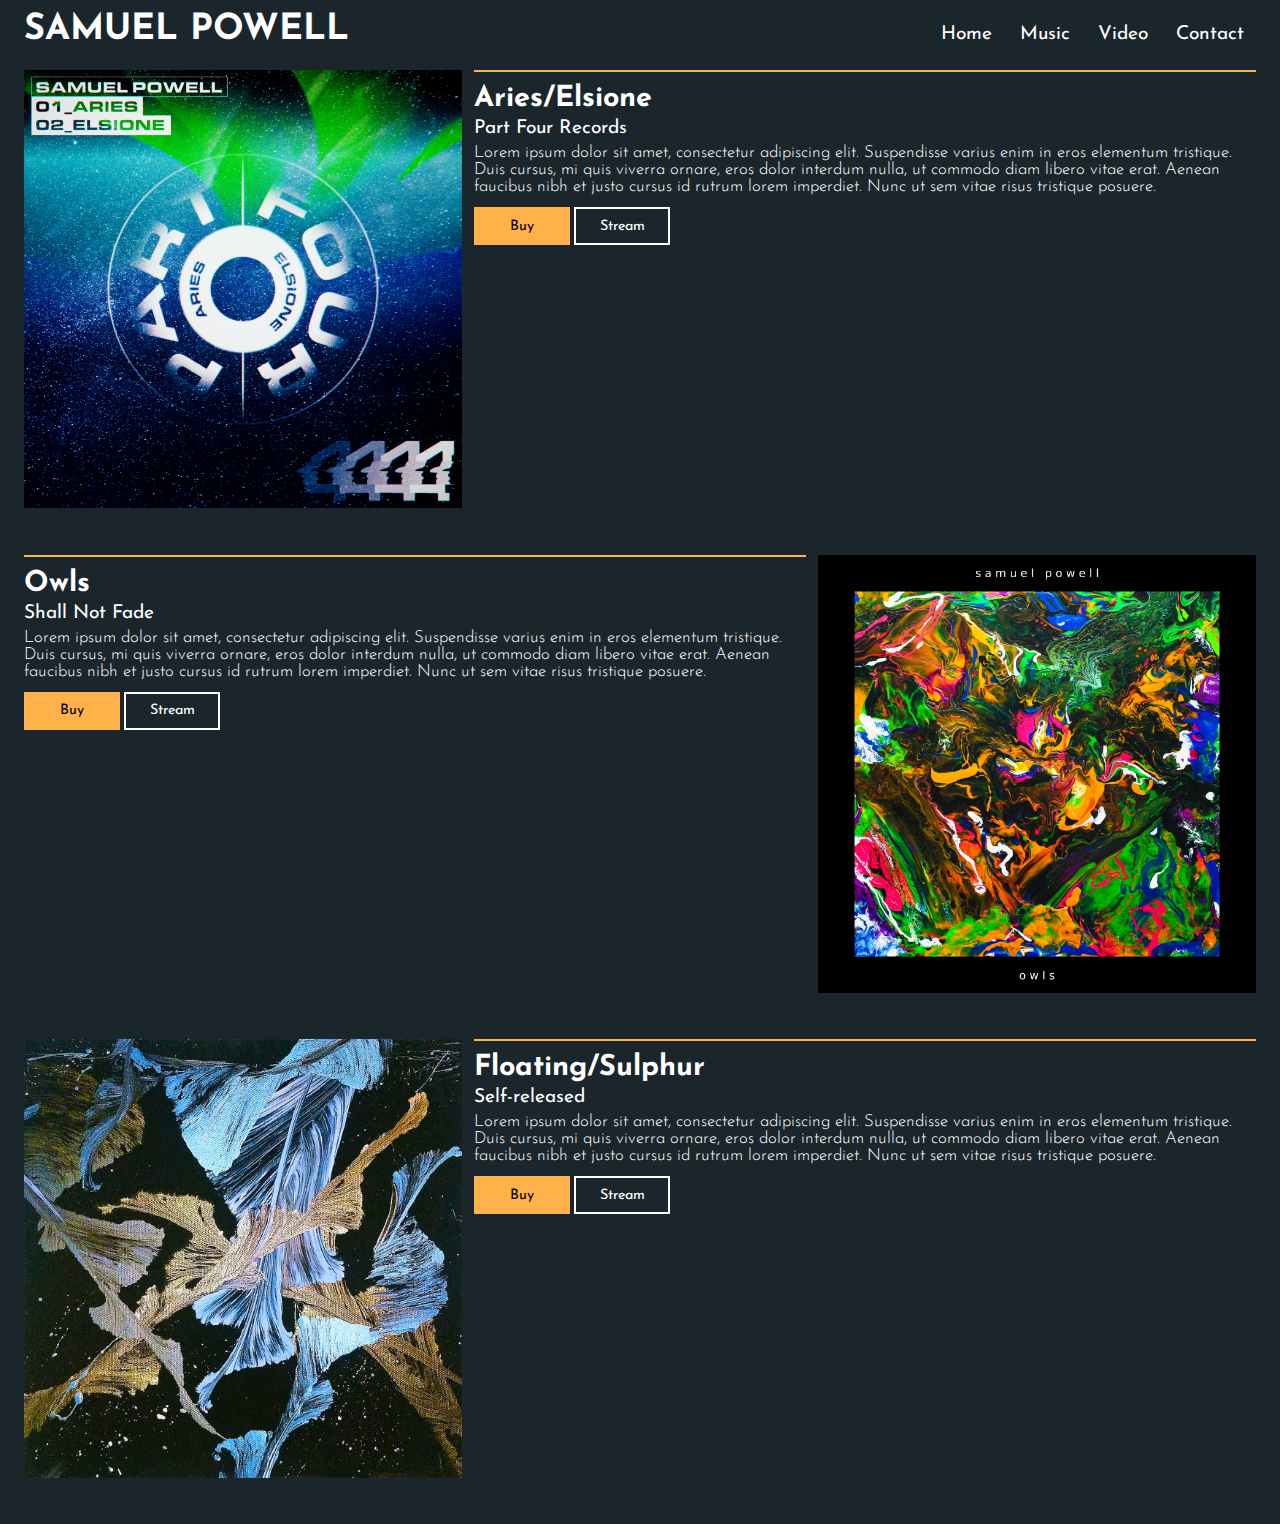
==== music.html @ 8eafeeab "Added colour variables, made the music page tablet-friendly." ====
<!DOCTYPE html>
<html lang="en">
<head>
    <meta charset="UTF-8">
    <meta http-equiv="X-UA-Compatible" content="IE=edge">
    <meta name="viewport" content="width=device-width, initial-scale=1.0">
    <title>Samuel Powell Music</title>
    <link rel="stylesheet" href="css/music-style.css">
    <link rel="preconnect" href="https://fonts.googleapis.com">
    <link rel="preconnect" href="https://fonts.gstatic.com" crossorigin>
    <link href="https://fonts.googleapis.com/css2?family=Josefin+Sans:wght@100;200;300;400;500;600&display=swap" rel="stylesheet">
</head>
<body>
    <div class="music-page-container">
        <div class="desktop-nav">
            <h1><a href="index.html">Samuel Powell</a></h1>
            <ul class="desktop-nav-list">
                <li><a href="index.html">Home</a></li>
                <li><a href="#">Music</a></li>
                <li><a href="">Video</a></li>
                <li><a href="">Contact</a></li>
            </ul>
        </div>

        <div class="release-block">
            <div class="artwork-container">
                <a href=""><img class="aries-artwork" src="assets/aries.jpg" alt="A circular white logo for Part Four Records is at the centre of the image. The background is blue with hundreds of small stars, and there is a green Aurora Borealis at the top. In the top left is the artist's name, Samuel Powell, and the names of the songs, Aries and Elsione"></a>
            </div>
            <div class="about-release-block">
                <h2>Aries/Elsione</h2>
                <h3>Part Four Records</h3>
                <p>Lorem ipsum dolor sit amet, consectetur adipiscing elit. Suspendisse varius enim in eros elementum tristique. Duis cursus, mi quis viverra ornare, eros dolor interdum nulla, ut commodo diam libero vitae erat. Aenean faucibus nibh et justo cursus id rutrum lorem imperdiet. Nunc ut sem vitae risus tristique posuere.</p>
                <div class="buttons-container">
                    <button class="button-1">Buy</button>
                    <button class="button-2">Stream</button>
                </div>
            </div>
        </div>

        <div class="release-block release-block-reverse">
            <div class="artwork-container">
                <a href=""><img class="owls-artwork" src="assets/owls.jpg" alt="A black border surronds an acryllic painting composed of abstract splashes of red, yellow, green and black."></a>
            </div>
            <div class="about-release-block">
                <h2>Owls</h2>
                <h3>Shall Not Fade</h3>
                <p>Lorem ipsum dolor sit amet, consectetur adipiscing elit. Suspendisse varius enim in eros elementum tristique. Duis cursus, mi quis viverra ornare, eros dolor interdum nulla, ut commodo diam libero vitae erat. Aenean faucibus nibh et justo cursus id rutrum lorem imperdiet. Nunc ut sem vitae risus tristique posuere.</p>
                <div class="buttons-container">
                    <button class="button-1">Buy</button>
                    <button class="button-2">Stream</button>
                </div>
            </div>
        </div>

        <div class="release-block">
            <div class="artwork-container">
                <a href=""><img class="floating-artwork" src="assets/floating.jpeg" alt="On a black background, there are blue, gold and white swirls and dashes making their way up an acryllic painting."></a>
            </div>
            <div class="about-release-block">
                <div class="about-release-info">
                    <h2>Floating/Sulphur</h2>
                    <h3>Self-released</h3>
                    <p>Lorem ipsum dolor sit amet, consectetur adipiscing elit. Suspendisse varius enim in eros elementum tristique. Duis cursus, mi quis viverra ornare, eros dolor interdum nulla, ut commodo diam libero vitae erat. Aenean faucibus nibh et justo cursus id rutrum lorem imperdiet. Nunc ut sem vitae risus tristique posuere.</p>
                </div>
                <div class="buttons-container">
                    <button class="button-1">Buy</button>
                    <button class="button-2">Stream</button>
                </div>
            </div>
        </div>
    </div>

    <nav class="fixed-nav">
        <ul>
            <li><a href="index.html">Home</a></li>
            <li><a href="#">Music</a></li>
            <li><a href="">Video</a></li>
            <li><a href="">Contact</a></li>
        </ul>
    </nav>
</body>
</html>
---- css/music-style.css ----
/* Reset and General Styling */

* {
    margin: 0;
    padding: 0;
    box-sizing: border-box;
}

:root {
    --black: #1B262C;
    --white: #fff;
    --orange: #FFB249;
    --silver: #D9D9D9;
}

html, body {
    height: 100%;
    font-family: 'Josefin Sans', sans-serif;
    font-size: 12px;
    background-color: var(--black);
}

a {
    text-decoration: none;
}

.music-page-container {
    background-color: var(--black);
    padding: 1rem 1rem 3rem 1rem;
}

/* Logo and Nav */

h1 {
    text-align: center;
}

h1 a {
    text-transform: uppercase;
    color: var(--white);
    font-size: 2.4rem;
}

.desktop-nav-list {
    display: none;
}

.fixed-nav {
    background-color: var(--orange);
    text-align: center;
    position: fixed;
    top: auto;
    right: 0;
    bottom: 0;
    left: 0;
    padding: 0.5rem;
}

ul {
    list-style: none;
}

li {
    display: inline-block;
    margin: 0 6px;
}

li a {
    font-size: 1.4rem;
    color: var(--black);
}

/* Main */

.release-block {
    width: 80%;
    margin: auto;
    display: flex;
    flex-direction: column;
    justify-content: space-around;
    align-items: center;
    margin-bottom: 1.6rem;
}

.artwork-container {
    width: 100%;
}

img {
    width: 100%;
}

.about-release-block {
    margin-top: 0.5rem;
    border-top: 2px solid var(--orange);
}

h2 {
    margin-top: 1rem;
    color: var(--white);
}

h3, p {
    margin-top: 0.5rem;
    color: var(--white);
}

h3 {
    font-weight: 400;
}

p {
    font-weight: 300;
}

.buttons-container {
    margin-top: 0.6rem;
}

button {
    font-family: 'Josefin Sans', sans-serif;
    padding: 0.5rem;
    width: 6rem;
}

.button-1 {
    background-color: var(--orange);
    border: var(--orange) 2px solid;
}

.button-2 {
    background-color: rgba(255, 255, 255, 0);
    border: var(--white) 2px solid;
    color: var(--white);
}

/* Tablet */

@media (min-width: 600px) {

    .release-block {
        width: 60%;
    }
}


/* Desktop */

@media (min-width: 800px) {

    /* General */

    .music-page-container {
        padding-bottom: 1rem;
    }

    /* Logo and Nav */

    .fixed-nav {
        display: none;
    }

    .desktop-nav {
        display: flex;
        justify-content: space-between;
        align-items: baseline;
        padding: 0rem 1rem;
    }

    .desktop-nav-list {
        display: block;
    }

    h1 a {
        font-size: 3rem;
    }

    li {
        margin: 1rem;
    }

    li::after {
        content: '';
        height: 2px;
        margin: auto;
        display: block;
        background-color: var(--orange);
        width: 0%;
        transition: 0.1s;
    }

    li:hover::after {
        width: 100%;
    }

    li a {
        color: var(--white);
        font-size: 1.6rem;
    }

    /* Main */

    .release-block {
        width: 100%;
        flex-direction: row;
        align-items: flex-start;
        gap: 1rem;
        padding: 1rem;
    }

    .release-block-reverse {
        flex-direction: row-reverse;
    }

    .about-release-block {
        height: 100%;
        margin-top: 0;
        display: flex;
        flex-direction: column;
        justify-content: space-between;
    }

    h2 {
        font-size: 2.4rem;
    }

    h3 {
        font-size: 1.6rem;
        font-weight: 400;
    }

    p {
        font-size: 1.4rem;
    }

    .buttons-container {
        margin-top: 1rem;
    }

    button {
        padding: 0.8rem;
        width: 8rem;
        font-size: 1.2rem;
    }

    button:hover {
        border: var(--white) 2px solid;
        background-color: var(--white);
        color: var(--black);
    }

}
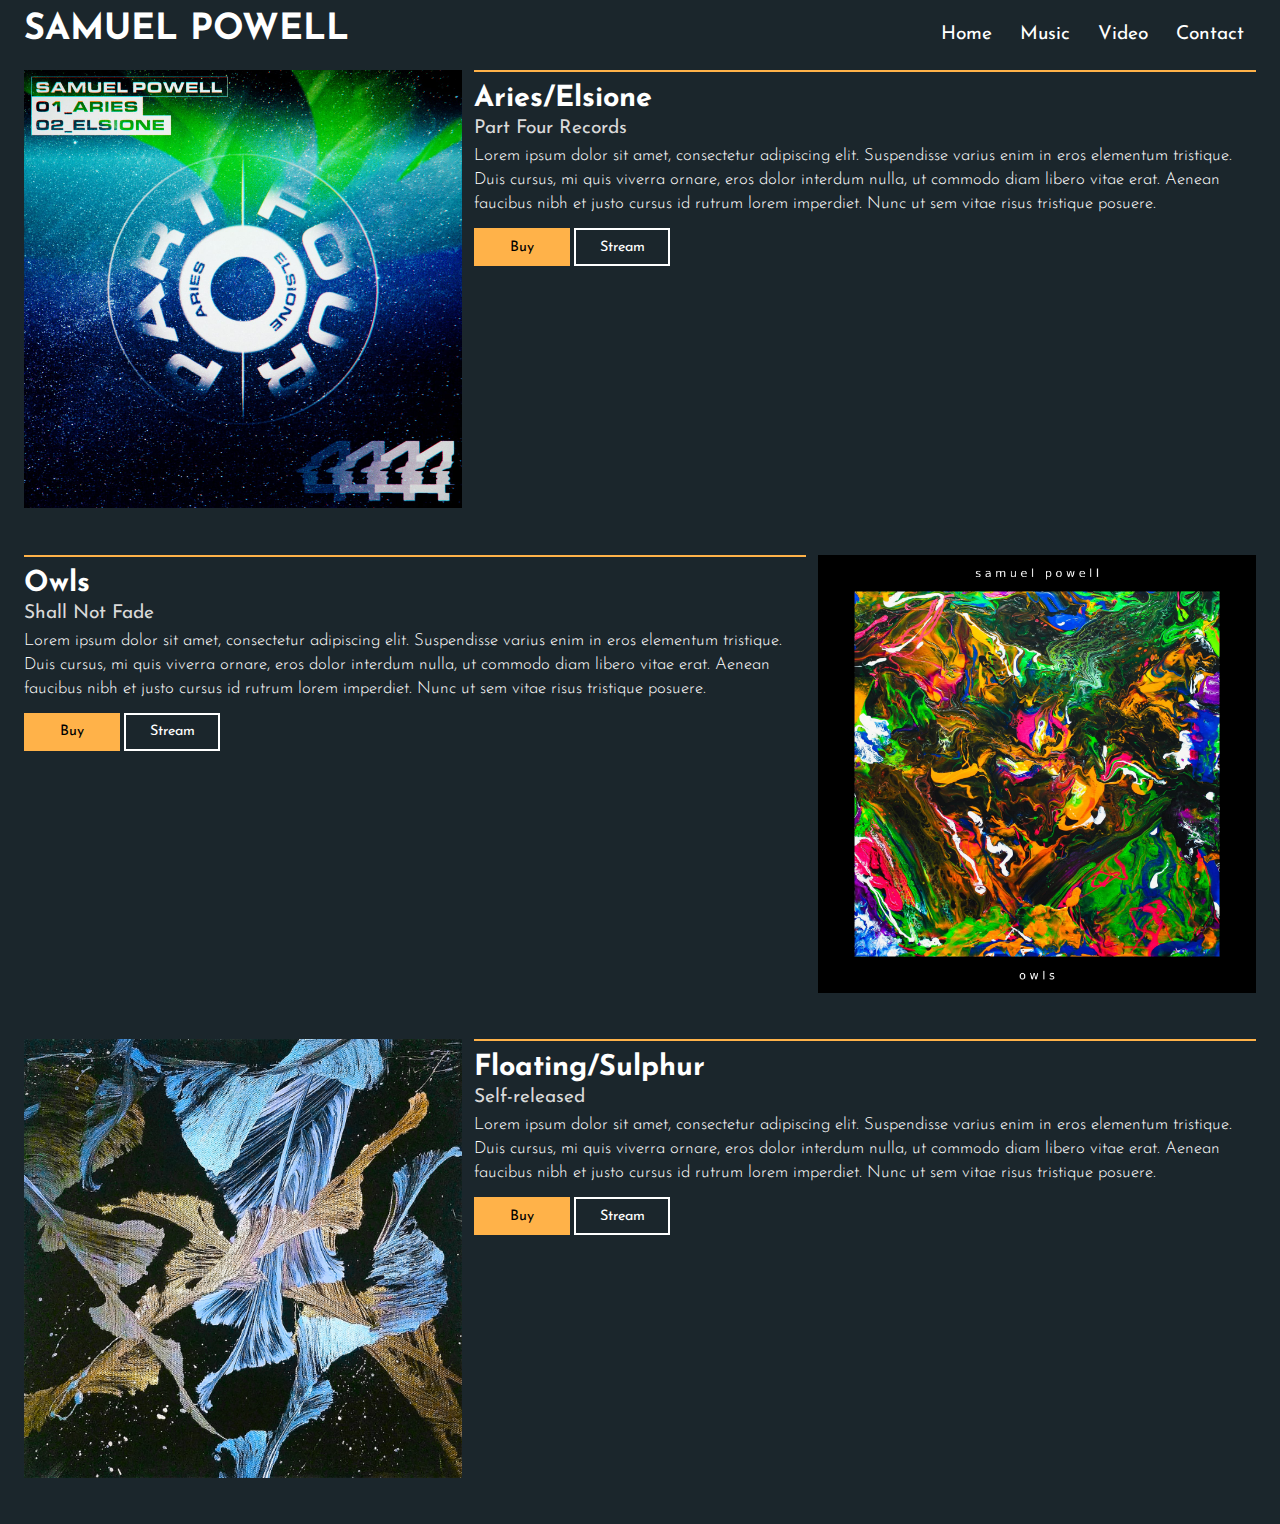
==== commit 97454c42: "Fixed button-linking issue" ====
--- a/music.html
+++ b/music.html
@@ -31,8 +31,8 @@
                 <h3>Part Four Records</h3>
                 <p>Lorem ipsum dolor sit amet, consectetur adipiscing elit. Suspendisse varius enim in eros elementum tristique. Duis cursus, mi quis viverra ornare, eros dolor interdum nulla, ut commodo diam libero vitae erat. Aenean faucibus nibh et justo cursus id rutrum lorem imperdiet. Nunc ut sem vitae risus tristique posuere.</p>
                 <div class="buttons-container">
-                    <button class="button-1">Buy</button>
-                    <button class="button-2">Stream</button>
+                    <a href="https://fawscauwf.bandcamp.com/album/aries-elsione" target="_blank"><button class="button-1">Buy</button></a>
+                    <a href="https://open.spotify.com/album/0mzYDoHpf8TcKdZ1DhJwTH?si=ZYLFLznYQqe0kHczw-6lgg" target="_blank"><button class="button-2">Stream</button></a>
                 </div>
             </div>
         </div>
@@ -46,8 +46,8 @@
                 <h3>Shall Not Fade</h3>
                 <p>Lorem ipsum dolor sit amet, consectetur adipiscing elit. Suspendisse varius enim in eros elementum tristique. Duis cursus, mi quis viverra ornare, eros dolor interdum nulla, ut commodo diam libero vitae erat. Aenean faucibus nibh et justo cursus id rutrum lorem imperdiet. Nunc ut sem vitae risus tristique posuere.</p>
                 <div class="buttons-container">
-                    <button class="button-1">Buy</button>
-                    <button class="button-2">Stream</button>
+                    <a href="https://shallnotfade.co.uk/album/owls-ep" target="_blank"><button class="button-1">Buy</button></a>
+                    <a href="https://open.spotify.com/album/4y9qF03bF30CXAK0qwzoLI?si=1fjoUJ1sS-KRaljM6vgO-A" target="_blank"><button class="button-2">Stream</button></a>
                 </div>
             </div>
         </div>
@@ -63,8 +63,8 @@
                     <p>Lorem ipsum dolor sit amet, consectetur adipiscing elit. Suspendisse varius enim in eros elementum tristique. Duis cursus, mi quis viverra ornare, eros dolor interdum nulla, ut commodo diam libero vitae erat. Aenean faucibus nibh et justo cursus id rutrum lorem imperdiet. Nunc ut sem vitae risus tristique posuere.</p>
                 </div>
                 <div class="buttons-container">
-                    <button class="button-1">Buy</button>
-                    <button class="button-2">Stream</button>
+                    <a href="https://fawscauwf.bandcamp.com/album/floating-sulphur" target="_blank"><button class="button-1">Buy</button></a>
+                    <a href="https://open.spotify.com/album/0pWOOOopVZflwErsDa7lXF?si=OL4_W_mNRimf89zMduRJ9g" target="_blank"><button class="button-2">Stream</button></a>
                 </div>
             </div>
         </div>
--- a/css/music-style.css
+++ b/css/music-style.css
@@ -102,15 +102,17 @@
 
 h3, p {
     margin-top: 0.5rem;
-    color: var(--white);
 }
 
 h3 {
     font-weight: 400;
+    color: var(--silver);
 }
 
 p {
     font-weight: 300;
+    color: var(--white);
+    line-height: 1.4rem;
 }
 
 .buttons-container {
@@ -231,6 +233,7 @@
 
     p {
         font-size: 1.4rem;
+        line-height: 2rem;
     }
 
     .buttons-container {
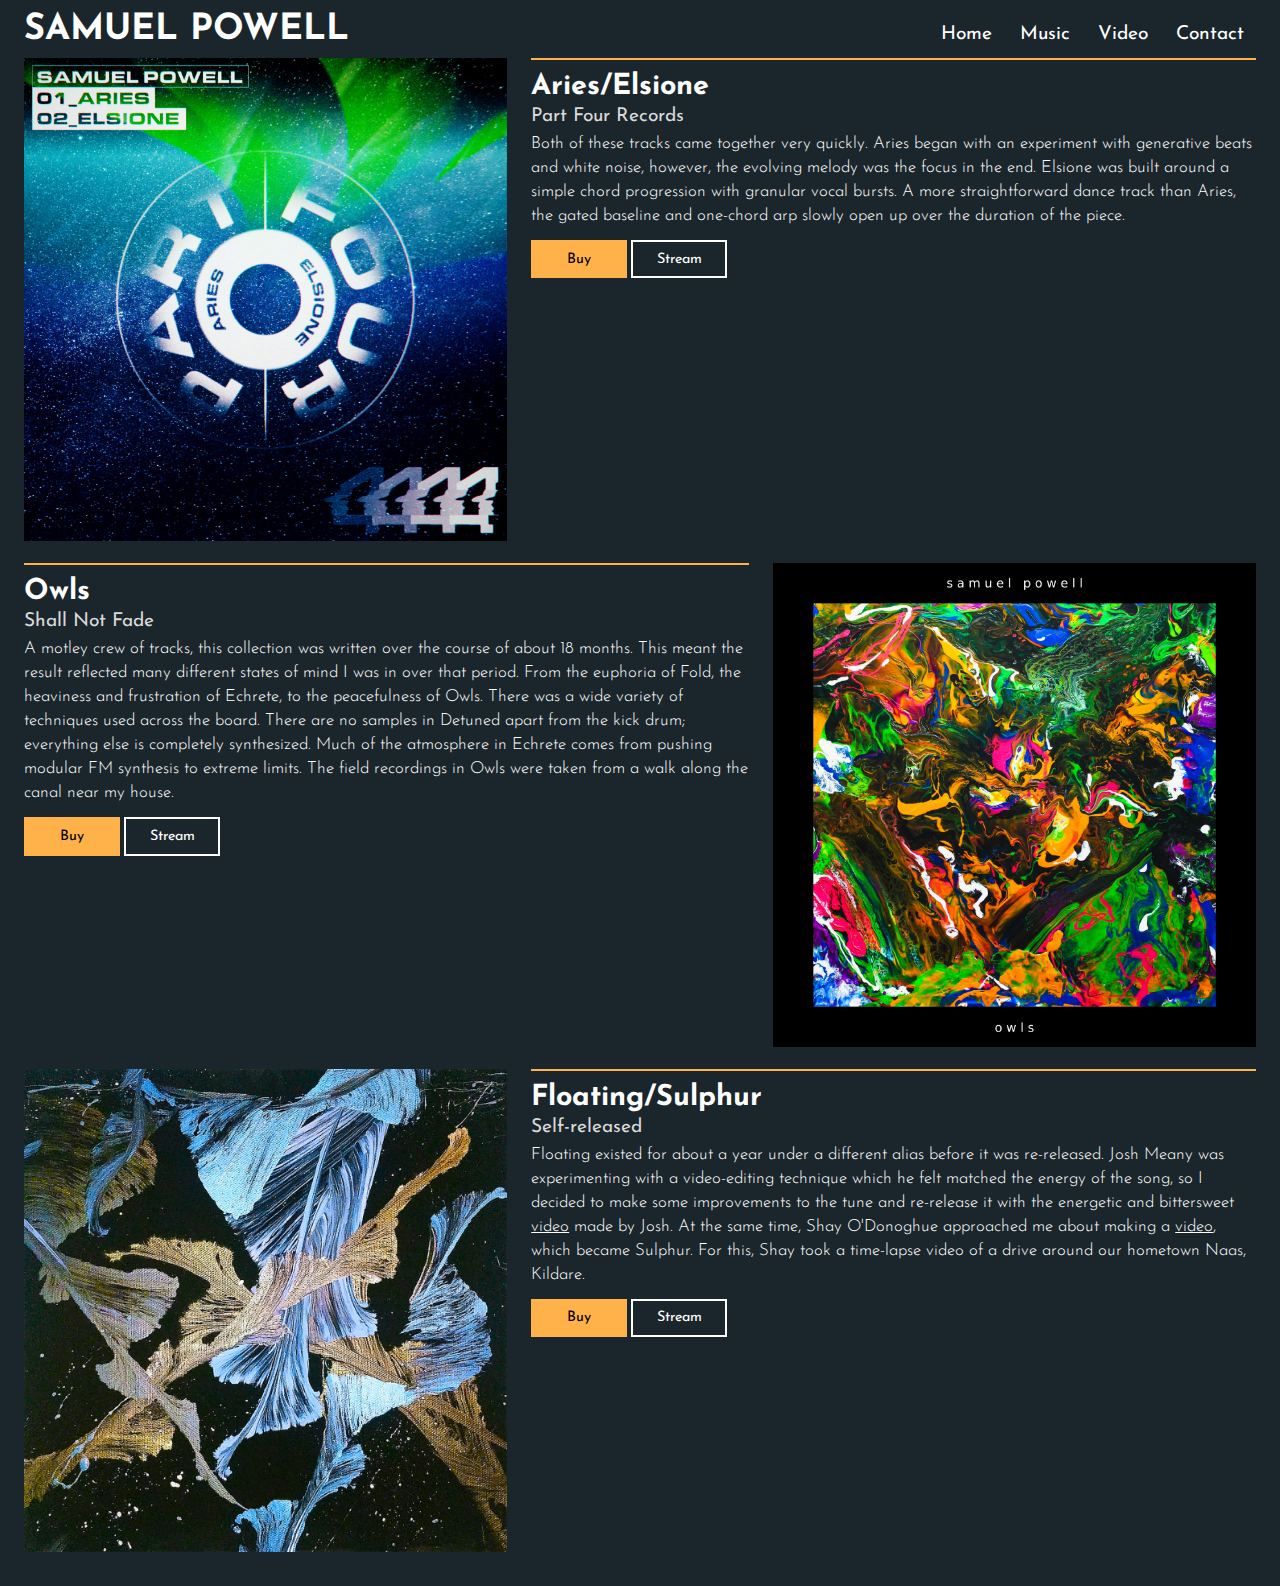
==== commit e0d5538e: "Finished(?)" ====
--- a/music.html
+++ b/music.html
@@ -1,5 +1,6 @@
 <!DOCTYPE html>
 <html lang="en">
+
 <head>
     <meta charset="UTF-8">
     <meta http-equiv="X-UA-Compatible" content="IE=edge">
@@ -8,63 +9,94 @@
     <link rel="stylesheet" href="css/music-style.css">
     <link rel="preconnect" href="https://fonts.googleapis.com">
     <link rel="preconnect" href="https://fonts.gstatic.com" crossorigin>
-    <link href="https://fonts.googleapis.com/css2?family=Josefin+Sans:wght@100;200;300;400;500;600&display=swap" rel="stylesheet">
+    <link href="https://fonts.googleapis.com/css2?family=Josefin+Sans:wght@100;200;300;400;500;600&display=swap"
+        rel="stylesheet">
+    <link rel="shortcut icon" href="favicon.ico" type="image/x-icon">
+    <link rel="icon" href="favicon.ico" type="image/x-icon">
 </head>
+
 <body>
     <div class="music-page-container">
         <div class="desktop-nav">
             <h1><a href="index.html">Samuel Powell</a></h1>
             <ul class="desktop-nav-list">
                 <li><a href="index.html">Home</a></li>
-                <li><a href="#">Music</a></li>
-                <li><a href="">Video</a></li>
-                <li><a href="">Contact</a></li>
+                <li><a href="">Music</a></li>
+                <li><a href="video.html">Video</a></li>
+                <li><a href="contact.html">Contact</a></li>
             </ul>
         </div>
 
         <div class="release-block">
             <div class="artwork-container">
-                <a href=""><img class="aries-artwork" src="assets/aries.jpg" alt="A circular white logo for Part Four Records is at the centre of the image. The background is blue with hundreds of small stars, and there is a green Aurora Borealis at the top. In the top left is the artist's name, Samuel Powell, and the names of the songs, Aries and Elsione"></a>
+                <a href=""><img class="aries-artwork" src="assets/aries.jpg"
+                        alt="A circular white logo for Part Four Records is at the centre of the image. The background is blue with hundreds of small stars, and there is a green Aurora Borealis at the top. In the top left is the artist's name, Samuel Powell, and the names of the songs, Aries and Elsione"></a>
             </div>
             <div class="about-release-block">
                 <h2>Aries/Elsione</h2>
                 <h3>Part Four Records</h3>
-                <p>Lorem ipsum dolor sit amet, consectetur adipiscing elit. Suspendisse varius enim in eros elementum tristique. Duis cursus, mi quis viverra ornare, eros dolor interdum nulla, ut commodo diam libero vitae erat. Aenean faucibus nibh et justo cursus id rutrum lorem imperdiet. Nunc ut sem vitae risus tristique posuere.</p>
+                <p>Both of these tracks came together very quickly. Aries began with an experiment with generative beats
+                    and white noise, however, the evolving melody was the focus in the end. Elsione was built around a
+                    simple chord progression with granular vocal bursts. A more straightforward dance track than Aries,
+                    the gated baseline and one-chord arp slowly open up over the duration of the piece. </p>
                 <div class="buttons-container">
-                    <a href="https://fawscauwf.bandcamp.com/album/aries-elsione" target="_blank"><button class="button-1">Buy</button></a>
-                    <a href="https://open.spotify.com/album/0mzYDoHpf8TcKdZ1DhJwTH?si=ZYLFLznYQqe0kHczw-6lgg" target="_blank"><button class="button-2">Stream</button></a>
+                    <a href="https://fawscauwf.bandcamp.com/album/aries-elsione" target="_blank"><button
+                            class="button-1">Buy</button></a>
+                    <a href="https://open.spotify.com/album/0mzYDoHpf8TcKdZ1DhJwTH?si=ZYLFLznYQqe0kHczw-6lgg"
+                        target="_blank"><button class="button-2">Stream</button></a>
                 </div>
             </div>
         </div>
 
         <div class="release-block release-block-reverse">
             <div class="artwork-container">
-                <a href=""><img class="owls-artwork" src="assets/owls.jpg" alt="A black border surronds an acryllic painting composed of abstract splashes of red, yellow, green and black."></a>
+                <a href=""><img class="owls-artwork" src="assets/owls.jpg"
+                        alt="A black border surronds an acryllic painting composed of abstract splashes of red, yellow, green and black."></a>
             </div>
             <div class="about-release-block">
                 <h2>Owls</h2>
                 <h3>Shall Not Fade</h3>
-                <p>Lorem ipsum dolor sit amet, consectetur adipiscing elit. Suspendisse varius enim in eros elementum tristique. Duis cursus, mi quis viverra ornare, eros dolor interdum nulla, ut commodo diam libero vitae erat. Aenean faucibus nibh et justo cursus id rutrum lorem imperdiet. Nunc ut sem vitae risus tristique posuere.</p>
+                <p>A motley crew of tracks, this collection was written over the course of about 18 months. This meant
+                    the result reflected many different states of mind I was in over that period. From the euphoria of
+                    Fold, the heaviness and frustration of Echrete, to the peacefulness of Owls. There was a wide
+                    variety of techniques used across the board. There are no samples in Detuned apart from the kick
+                    drum; everything else is completely synthesized. Much of the atmosphere in Echrete comes from
+                    pushing modular FM synthesis to extreme limits. The field recordings in Owls were taken from a walk
+                    along the canal near my house.</p>
                 <div class="buttons-container">
-                    <a href="https://shallnotfade.co.uk/album/owls-ep" target="_blank"><button class="button-1">Buy</button></a>
-                    <a href="https://open.spotify.com/album/4y9qF03bF30CXAK0qwzoLI?si=1fjoUJ1sS-KRaljM6vgO-A" target="_blank"><button class="button-2">Stream</button></a>
+                    <a href="https://shallnotfade.co.uk/album/owls-ep" target="_blank"><button
+                            class="button-1">Buy</button></a>
+                    <a href="https://open.spotify.com/album/4y9qF03bF30CXAK0qwzoLI?si=1fjoUJ1sS-KRaljM6vgO-A"
+                        target="_blank"><button class="button-2">Stream</button></a>
                 </div>
             </div>
         </div>
 
         <div class="release-block">
             <div class="artwork-container">
-                <a href=""><img class="floating-artwork" src="assets/floating.jpeg" alt="On a black background, there are blue, gold and white swirls and dashes making their way up an acryllic painting."></a>
+                <a href=""><img class="floating-artwork" src="assets/floating.jpeg"
+                        alt="On a black background, there are blue, gold and white swirls and dashes making their way up an acryllic painting."></a>
             </div>
             <div class="about-release-block">
                 <div class="about-release-info">
                     <h2>Floating/Sulphur</h2>
                     <h3>Self-released</h3>
-                    <p>Lorem ipsum dolor sit amet, consectetur adipiscing elit. Suspendisse varius enim in eros elementum tristique. Duis cursus, mi quis viverra ornare, eros dolor interdum nulla, ut commodo diam libero vitae erat. Aenean faucibus nibh et justo cursus id rutrum lorem imperdiet. Nunc ut sem vitae risus tristique posuere.</p>
+                    <p>Floating existed for about a year under a different alias before it was re-released. Josh Meany
+                        was experimenting with a video-editing technique which he felt matched the energy of the song,
+                        so I decided to make some improvements to the tune and re-release it with the energetic and
+                        bittersweet <a href="https://www.youtube.com/watch?v=L0A1RGIe40Q" target="_blank">video</a> made
+                        by Josh. At the same time, Shay O'Donoghue approached me
+                        about making a
+                        <a href="https://www.youtube.com/watch?v=NiIOlcktrXQ&t=97s">video</a>, which became Sulphur. For
+                        this, Shay took a time-lapse video of a drive around our
+                        hometown Naas, Kildare.
+                    </p>
                 </div>
                 <div class="buttons-container">
-                    <a href="https://fawscauwf.bandcamp.com/album/floating-sulphur" target="_blank"><button class="button-1">Buy</button></a>
-                    <a href="https://open.spotify.com/album/0pWOOOopVZflwErsDa7lXF?si=OL4_W_mNRimf89zMduRJ9g" target="_blank"><button class="button-2">Stream</button></a>
+                    <a href="https://fawscauwf.bandcamp.com/album/floating-sulphur" target="_blank"><button
+                            class="button-1">Buy</button></a>
+                    <a href="https://open.spotify.com/album/0pWOOOopVZflwErsDa7lXF?si=OL4_W_mNRimf89zMduRJ9g"
+                        target="_blank"><button class="button-2">Stream</button></a>
                 </div>
             </div>
         </div>
@@ -73,10 +105,11 @@
     <nav class="fixed-nav">
         <ul>
             <li><a href="index.html">Home</a></li>
-            <li><a href="#">Music</a></li>
-            <li><a href="">Video</a></li>
-            <li><a href="">Contact</a></li>
+            <li><a href="">Music</a></li>
+            <li><a href="video.html">Video</a></li>
+            <li><a href="contact.html">Contact</a></li>
         </ul>
     </nav>
 </body>
+
 </html>--- a/css/music-style.css
+++ b/css/music-style.css
@@ -13,7 +13,8 @@
     --silver: #D9D9D9;
 }
 
-html, body {
+html,
+body {
     height: 100%;
     font-family: 'Josefin Sans', sans-serif;
     font-size: 12px;
@@ -95,12 +96,18 @@
     border-top: 2px solid var(--orange);
 }
 
+.about-release-block p a {
+    text-decoration: underline;
+    color: var(--white);
+}
+
 h2 {
     margin-top: 1rem;
     color: var(--white);
 }
 
-h3, p {
+h3,
+p {
     margin-top: 0.5rem;
 }
 
@@ -153,7 +160,7 @@
     /* General */
 
     .music-page-container {
-        padding-bottom: 1rem;
+        padding: 1rem 2rem 1rem 2rem;
     }
 
     /* Logo and Nav */
@@ -166,7 +173,7 @@
         display: flex;
         justify-content: space-between;
         align-items: baseline;
-        padding: 0rem 1rem;
+        padding: 0rem;
     }
 
     .desktop-nav-list {
@@ -206,16 +213,19 @@
         width: 100%;
         flex-direction: row;
         align-items: flex-start;
-        gap: 1rem;
-        padding: 1rem;
+        gap: 2rem;
     }
 
     .release-block-reverse {
         flex-direction: row-reverse;
     }
 
+    .artwork-container {
+        width: 40%;
+    }
+
     .about-release-block {
-        height: 100%;
+        width: 60%;
         margin-top: 0;
         display: flex;
         flex-direction: column;
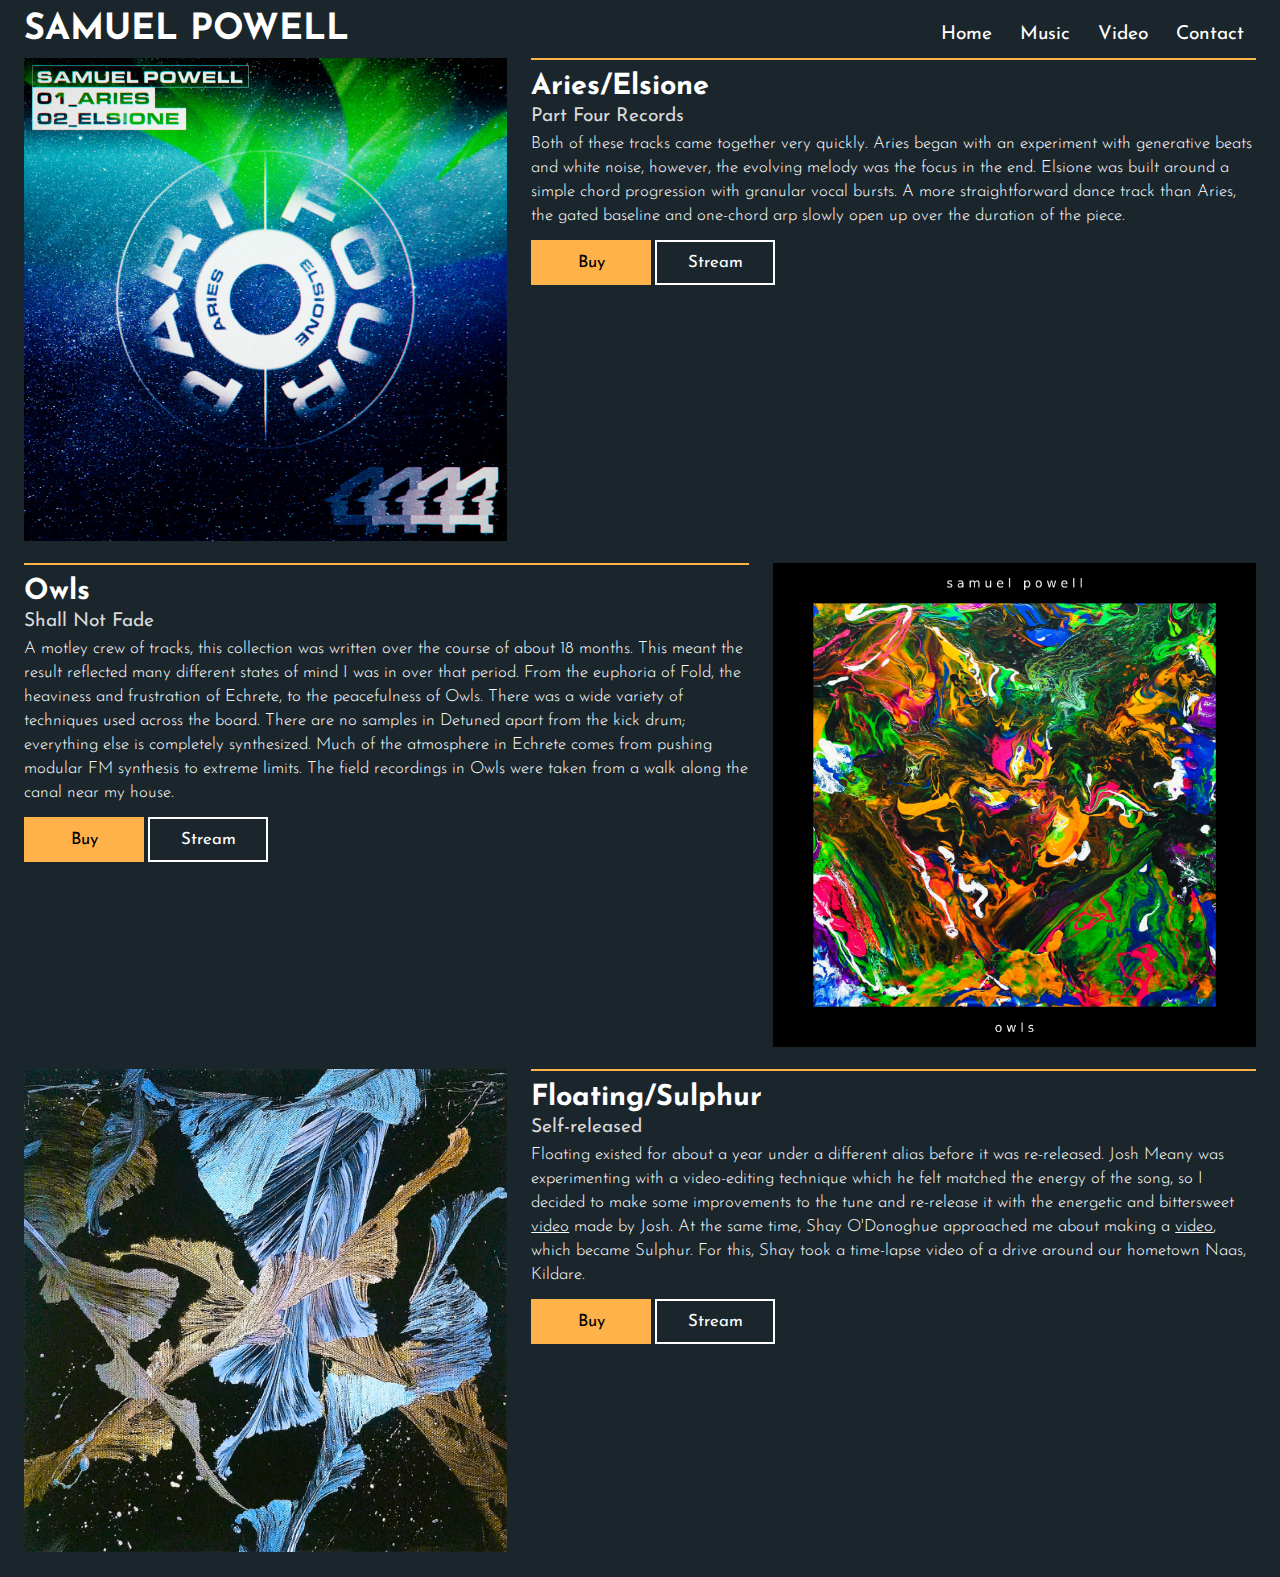
==== commit a405f9df: "Added active buttons for mobile on music page" ====
--- a/music.html
+++ b/music.html
@@ -29,7 +29,8 @@
 
         <div class="release-block">
             <div class="artwork-container">
-                <a href=""><img class="aries-artwork" src="assets/aries.jpg"
+                <a href="https://fawscauwf.bandcamp.com/album/aries-elsione" target="_blank"><img class="aries-artwork"
+                        src="assets/aries.jpg"
                         alt="A circular white logo for Part Four Records is at the centre of the image. The background is blue with hundreds of small stars, and there is a green Aurora Borealis at the top. In the top left is the artist's name, Samuel Powell, and the names of the songs, Aries and Elsione"></a>
             </div>
             <div class="about-release-block">
@@ -50,7 +51,8 @@
 
         <div class="release-block release-block-reverse">
             <div class="artwork-container">
-                <a href=""><img class="owls-artwork" src="assets/owls.jpg"
+                <a href="https://shallnotfade.co.uk/album/owls-ep" target="_blank"><img class="owls-artwork"
+                        src="assets/owls.jpg"
                         alt="A black border surronds an acryllic painting composed of abstract splashes of red, yellow, green and black."></a>
             </div>
             <div class="about-release-block">
@@ -72,9 +74,10 @@
             </div>
         </div>
 
-        <div class="release-block">
+        <div class="release-block last-release-block">
             <div class="artwork-container">
-                <a href=""><img class="floating-artwork" src="assets/floating.jpeg"
+                <a href="https://fawscauwf.bandcamp.com/album/floating-sulphur" target="_blank"><img
+                        class="floating-artwork" src="assets/floating.jpeg"
                         alt="On a black background, there are blue, gold and white swirls and dashes making their way up an acryllic painting."></a>
             </div>
             <div class="about-release-block">
--- a/css/music-style.css
+++ b/css/music-style.css
@@ -34,6 +34,7 @@
 
 h1 {
     text-align: center;
+    margin-bottom: 0.5rem;
 }
 
 h1 a {
@@ -54,7 +55,7 @@
     right: 0;
     bottom: 0;
     left: 0;
-    padding: 0.5rem;
+    padding: 1rem;
 }
 
 ul {
@@ -69,6 +70,10 @@
 li a {
     font-size: 1.4rem;
     color: var(--black);
+}
+
+.fixed-nav li a:active {
+    color: var(--white);
 }
 
 /* Main */
@@ -104,6 +109,7 @@
 h2 {
     margin-top: 1rem;
     color: var(--white);
+    font-size: 2rem;
 }
 
 h3,
@@ -114,12 +120,14 @@
 h3 {
     font-weight: 400;
     color: var(--silver);
+    font-size: 1.4rem;
 }
 
 p {
     font-weight: 300;
     color: var(--white);
-    line-height: 1.4rem;
+    line-height: 1.6rem;
+    font-size: 1.2rem;
 }
 
 .buttons-container {
@@ -130,6 +138,12 @@
     font-family: 'Josefin Sans', sans-serif;
     padding: 0.5rem;
     width: 6rem;
+}
+
+button:active {
+    border: var(--white) 2px solid;
+    background-color: var(--white);
+    color: var(--black);
 }
 
 .button-1 {
@@ -251,9 +265,9 @@
     }
 
     button {
-        padding: 0.8rem;
-        width: 8rem;
-        font-size: 1.2rem;
+        padding: 1rem;
+        width: 10rem;
+        font-size: 1.4rem;
     }
 
     button:hover {
@@ -262,4 +276,8 @@
         color: var(--black);
     }
 
+    .last-release-block {
+        margin-bottom: 0.8rem;
+    }
+
 }